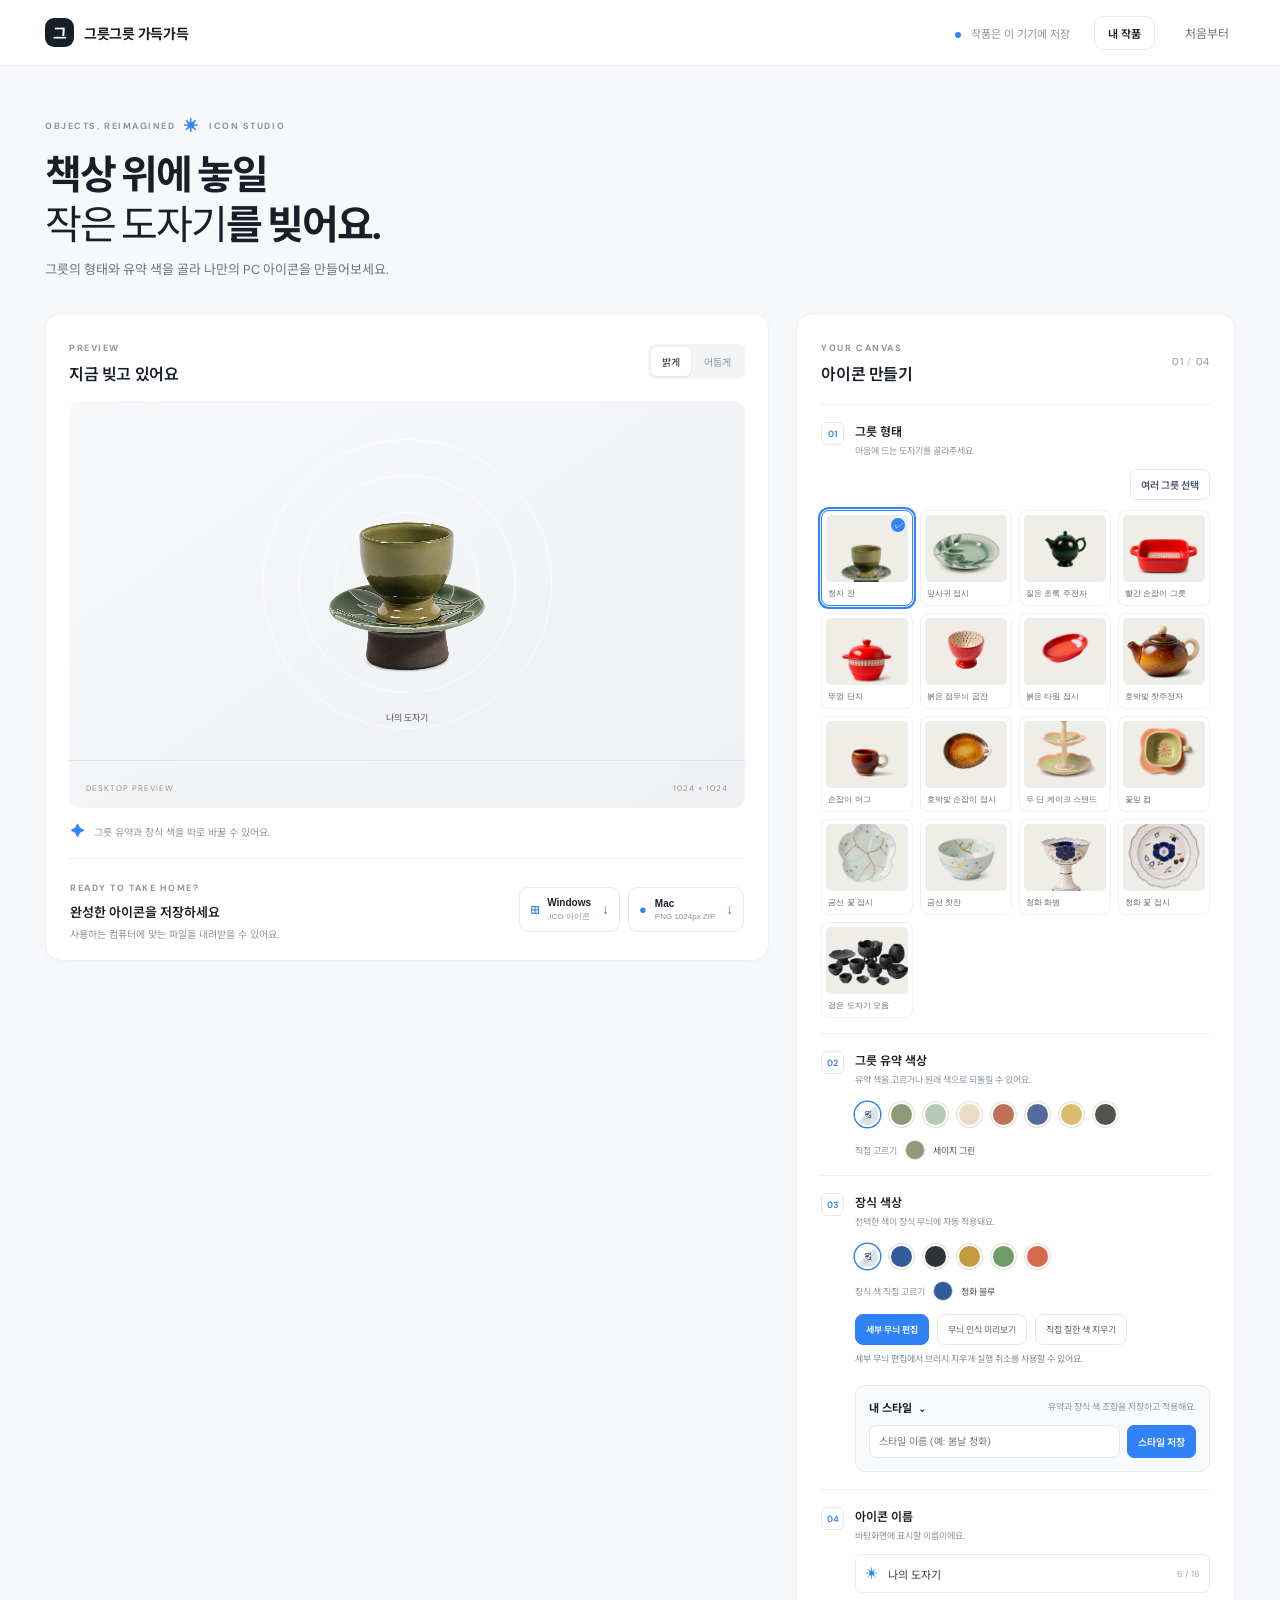
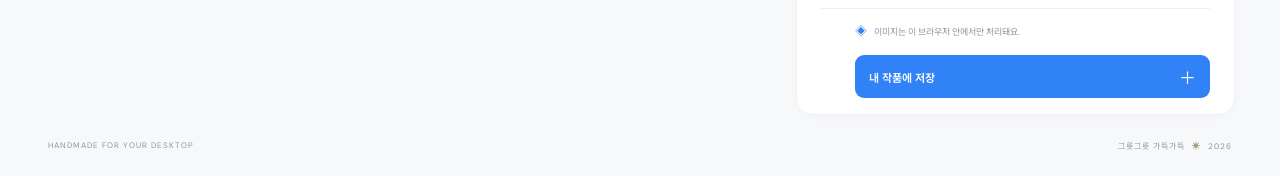
==== index.html @ c1b0f1a9 "Add files via upload" ====
<!doctype html>
<html lang="ko">
<head>
  <meta charset="utf-8" />
  <meta name="viewport" content="width=device-width,initial-scale=1" />
  <meta name="theme-color" content="#f7f5f0" />
  <title>그릇그릇 가득가득</title>
  <link rel="preconnect" href="https://fonts.googleapis.com">
  <link rel="preconnect" href="https://fonts.gstatic.com" crossorigin>
  <link href="https://fonts.googleapis.com/css2?family=DM+Sans:wght@400;500;600;700&family=Noto+Sans+KR:wght@400;500;600;700&display=swap" rel="stylesheet">
  <link rel="stylesheet" href="style.css" />
</head>
<body>
  <header class="topbar"><a class="brand" href="#"><span class="brand-mark">그</span><span>그릇그릇 가득가득</span></a><div class="top-right"><span class="saved"><i></i> 작품은 이 기기에 저장</span><button class="my-works-button" id="myWorksBtn" type="button">내 작품</button><button class="reset" id="resetBtn">처음부터</button></div></header>
  <main>
    <section class="intro"><div class="eyebrow"><span>OBJECTS, REIMAGINED</span><b>✳</b> ICON STUDIO</div><h1>책상 위에 놓일<br><em>작은 도자기</em>를 빚어요.</h1><p>그릇의 형태와 유약 색을 골라 나만의 PC 아이콘을 만들어보세요.</p></section>
    <div class="workspace">
      <section class="preview-column">
        <div class="preview-head"><div><span class="step">PREVIEW</span><h2>지금 빚고 있어요</h2></div><div class="view-toggle"><button class="active" data-view="light">밝게</button><button data-view="dark">어둡게</button></div></div>
        <div class="preview-scene" id="scene"><div class="scene-sun"></div><div class="scene-grid"></div><div class="icon-tile" id="iconTile"><canvas id="iconCanvas" width="1024" height="1024"></canvas><span id="iconLabel">나의 도자기</span></div><div class="scene-caption"><span>DESKTOP PREVIEW</span><span>1024 × 1024</span></div></div>
        <div class="preview-note"><span class="sparkle">✦</span><span>그릇 유약과 장식 색을 따로 바꿀 수 있어요.</span></div>
        <div class="download-card"><div class="download-copy"><span class="step">READY TO TAKE HOME?</span><h3>완성한 아이콘을 저장하세요</h3><p>사용하는 컴퓨터에 맞는 파일을 내려받을 수 있어요.</p></div><div class="download-actions"><button class="download-btn windows" id="downloadIco"><span class="os-symbol">⊞</span><span><b>Windows</b><small>.ICO 아이콘</small></span><span class="arrow">↓</span></button><button class="download-btn mac" id="downloadIcns"><span class="os-symbol apple">●</span><span><b>Mac</b><small>PNG 1024px ZIP</small></span><span class="arrow">↓</span></button></div></div>
      </section>
      <aside class="editor">
        <div class="editor-title"><div><span class="step">YOUR CANVAS</span><h2>아이콘 만들기</h2></div><span class="counter">01 <i>/</i> 04</span></div>
        <div class="form-section"><div class="section-label"><span class="number">01</span><div><h3>그릇 형태</h3><p>마음에 드는 도자기를 골라주세요.</p></div></div><button class="multi-select-button" id="multiSelectBtn" type="button" aria-pressed="false">여러 그릇 선택</button><div class="object-grid" id="objectGrid"></div></div>
        <div class="form-section color-section"><div class="section-label"><span class="number">02</span><div><h3>그릇 유약 색상</h3><p>유약 색을 고르거나 원래 색으로 되돌릴 수 있어요.</p></div></div><div class="swatches" id="swatches"></div><div class="custom-color"><label for="customColor">직접 고르기</label><input id="customColor" type="color" value="#8d9b79"><span id="colorName">세이지 그린</span></div></div>
        <div class="form-section decor-section"><div class="section-label"><span class="number">03</span><div><h3>장식 색상</h3><p>선택한 색이 장식 무늬에 자동 적용돼요.</p></div></div><div class="swatches decor-swatches" id="decorSwatches"></div><div class="custom-color"><label for="decorColorPicker">장식 색 직접 고르기</label><input id="decorColorPicker" type="color" value="#315b9b"><span id="decorColorName">청화 블루</span></div><div class="decor-tools"><button id="decorModeBtn" type="button" aria-pressed="false">세부 무늬 편집</button><button id="patternPreviewBtn" type="button" aria-pressed="false">무늬 인식 미리보기</button><button id="clearDecor" type="button">직접 칠한 색 지우기</button></div><div class="paint-controls" id="paintControls" hidden><div class="paint-tools" role="group" aria-label="무늬 편집 도구"><button id="undoDecor" type="button">실행 취소</button><button id="paintBrush" type="button" class="active" aria-pressed="true">브러시</button><button id="paintEraser" type="button" aria-pressed="false">지우개</button></div><label class="brush-size" for="brushSize"><span>크기 조절</span><input id="brushSize" type="range" min="8" max="72" step="2" value="34"><output id="brushSizeValue" for="brushSize">34</output></label></div><p class="decor-hint" id="decorHint">세부 무늬 편집에서 브러시·지우개·실행 취소를 사용할 수 있어요.</p><div class="style-saver"><div class="style-saver-heading"><button id="styleToggleBtn" class="style-toggle-button" type="button" aria-expanded="false">내 스타일 <span>⌄</span></button><small>유약과 장식 색 조합을 저장하고 적용해요.</small></div><div class="style-save-row"><input id="styleNameInput" maxlength="24" placeholder="스타일 이름 (예: 봄날 청화)" aria-label="저장할 스타일 이름"><button id="saveStyleBtn" type="button">스타일 저장</button></div><div id="stylePanel" class="style-panel" hidden><div id="styleList" class="style-list"></div></div></div></div>
        <div class="form-section"><div class="section-label"><span class="number">04</span><div><h3>아이콘 이름</h3><p>바탕화면에 표시할 이름이에요.</p></div></div><label class="input-wrap"><span>✳</span><input id="nameInput" maxlength="18" value="나의 도자기" aria-label="아이콘 이름"><small id="charCount">6 / 18</small></label></div>
        <div class="editor-foot"><span class="lock">◈</span><span>이미지는 이 브라우저 안에서만 처리돼요.</span></div>
        <button class="make-button" id="saveCreationBtn" type="button"><span>내 작품에 저장</span><b>＋</b></button>
      </aside>
    </div>
    <footer><span>HANDMADE FOR YOUR DESKTOP</span><span>그릇그릇 가득가득 <b>✳</b> 2026</span></footer>
  </main>
  <div class="toast" id="toast">아이콘을 저장했어요.</div>
  <dialog class="works-dialog" id="worksDialog" aria-labelledby="worksTitle">
    <button class="dialog-close" id="closeWorks" aria-label="닫기">×</button>
    <div class="works-eyebrow">MY POTTERY <span>✳</span></div>
    <h2 id="worksTitle">내가 만든 그릇</h2>
    <p class="works-description">이 브라우저에 저장한 작품을 그룹별로 정리하고 다시 열 수 있어요.</p>
    <div class="group-toolbar"><div class="group-tabs" id="groupTabs"></div><button class="create-group-button" id="createGroupBtn" type="button">＋ 그룹 만들기</button></div>
    <form class="group-form" id="groupForm" hidden><input id="groupNameInput" maxlength="24" placeholder="새 그룹 이름" aria-label="새 그룹 이름"><button type="submit">추가</button><button id="cancelGroupBtn" type="button">취소</button></form>
    <div class="works-grid" id="worksGrid"></div>
  </dialog>
  <script src="app.js"></script>
</body>
</html>
---- style.css ----
:root{--ink:#282923;--muted:#85877e;--line:#e9e6dd;--paper:#fbfaf7;--green:#7d8b6a;--serif:Georgia,'Noto Serif KR',serif}*{box-sizing:border-box}body{margin:0;background:#f7f5f0;color:var(--ink);font-family:'DM Sans','Noto Sans KR',sans-serif;font-size:14px}.topbar{height:66px;border-bottom:1px solid #eae7df;display:flex;align-items:center;justify-content:space-between;padding:0 max(calc((100vw - 1190px)/2),32px);background:#fbfaf7}.brand{font-size:14px;font-weight:700;letter-spacing:-.3px;color:var(--ink);text-decoration:none;display:flex;align-items:center;gap:10px}.brand-mark{display:grid;place-items:center;width:29px;height:29px;border-radius:9px;background:#76856c;color:#fff;font-family:var(--serif);font-size:15px}.top-right{display:flex;align-items:center;gap:24px}.saved{color:#83877d;font-size:11px}.saved i{display:inline-block;width:6px;height:6px;margin-right:7px;background:#a5b596;border-radius:100%}.reset{border:0;background:none;font:inherit;font-size:12px;color:#65675f;cursor:pointer}.reset:hover{color:#222}main{max-width:1190px;margin:auto;padding:51px 0 25px}.intro{margin-bottom:35px}.eyebrow,.step{font-size:9px;font-weight:700;letter-spacing:1.55px;color:#89917d}.eyebrow{display:flex;align-items:center;gap:9px}.eyebrow b{font-size:14px;color:#a6a188}.intro h1{font-family:var(--serif);font-size:40px;line-height:1.24;font-weight:400;letter-spacing:-1.8px;margin:16px 0 9px}.intro h1 em{color:#73836a;font-weight:400}.intro p{margin:0;color:#7d7f77;font-size:13px}.workspace{display:grid;grid-template-columns:minmax(0,1.42fr) minmax(360px,.86fr);gap:27px;align-items:start}.preview-column,.editor{border:1px solid #e9e6de;border-radius:14px;background:#fbfaf7}.preview-column{padding:23px 23px 19px}.preview-head{display:flex;justify-content:space-between;align-items:center;margin-bottom:16px}.preview-head h2,.editor-title h2{font-size:16px;letter-spacing:-.4px;margin:6px 0 0;font-weight:600}.view-toggle{background:#f0eee8;border-radius:8px;padding:3px;display:flex;gap:2px}.view-toggle button{border:0;background:transparent;border-radius:6px;padding:7px 11px;font:inherit;font-size:10px;color:#85867f;cursor:pointer}.view-toggle button.active{background:#fff;color:#37382f;box-shadow:0 1px 3px #00000012}.preview-scene{height:407px;position:relative;overflow:hidden;border-radius:10px;background:radial-gradient(ellipse at 50% 77%,#e5e2d8 0,transparent 44%),linear-gradient(145deg,#f1efe9,#e8e5dc);display:grid;place-items:center;transition:background .2s}.preview-scene:before{content:'';position:absolute;inset:auto 0 47px;height:1px;background:#d4d0c5}.scene-sun{position:absolute;width:290px;height:290px;border:1px solid #ffffff63;border-radius:50%;top:38px;left:calc(50% - 145px)}.scene-sun:before,.scene-sun:after{content:'';position:absolute;border:1px solid #ffffff70;border-radius:50%;inset:35px}.scene-sun:after{inset:72px}.scene-grid{position:absolute;inset:50% -20px -50px;opacity:.2;background:linear-gradient(90deg,transparent 49.8%,#c7c2b5 50%,transparent 50.2%),linear-gradient(0deg,transparent 49.8%,#c7c2b5 50%,transparent 50.2%);background-size:66px 42px;transform:perspective(160px) rotateX(50deg);transform-origin:top}.icon-tile{position:relative;width:208px;height:208px;border-radius:48px;box-shadow:0 22px 42px #44432d25,0 4px 12px #423f2c18;display:grid;place-items:center;background:linear-gradient(145deg,#f7f3e9,#e7e1d4);overflow:hidden;z-index:2;transform:translateY(-8px)}.icon-tile:before{content:'';position:absolute;inset:7px;border:1px solid #ffffff9c;border-radius:42px;pointer-events:none;z-index:2}#iconCanvas{width:190px;height:190px;position:relative;z-index:1;filter:drop-shadow(0 8px 6px #2e291e20)}.icon-tile span{position:absolute;bottom:8px;background:#fffaf2b8;padding:3px 7px;border-radius:10px;font-size:9px;color:#59564b;z-index:3;max-width:160px;white-space:nowrap;overflow:hidden;text-overflow:ellipsis}.scene-caption{position:absolute;bottom:15px;left:17px;right:17px;display:flex;justify-content:space-between;color:#929187;font-size:8px;letter-spacing:1px;z-index:3}.preview-note{display:flex;align-items:center;gap:9px;color:#898980;font-size:10px;padding:14px 2px 18px}.sparkle{font-size:14px;color:#a28e5d}.download-card{border-top:1px solid var(--line);padding:18px 1px 0;display:flex;align-items:center;justify-content:space-between;gap:14px}.download-copy h3{font-size:13px;margin:7px 0 5px;font-weight:600}.download-copy p{font-size:10px;color:#85867e;margin:0}.download-actions{display:flex;gap:8px}.download-btn{border:1px solid #e3e0d7;background:#fffefa;border-radius:8px;display:flex;align-items:center;gap:8px;padding:9px 10px;text-align:left;cursor:pointer;color:#37382f;transition:.15s}.download-btn:hover{border-color:#9aa38e;transform:translateY(-1px)}.download-btn b,.download-btn small{display:block}.download-btn b{font-size:10px;font-weight:600}.download-btn small{font-size:8px;color:#8e8e85;margin-top:3px}.os-symbol{font-size:18px;color:#718064;line-height:1}.apple{font-size:13px}.arrow{font-size:14px;color:#8b8d83;margin-left:3px}.editor{padding:23px 24px 16px}.editor-title{display:flex;justify-content:space-between;align-items:center;padding-bottom:19px;border-bottom:1px solid var(--line)}.counter{font-size:10px;color:#89907e;letter-spacing:.7px}.counter i{font-style:normal;color:#c4c1b7}.form-section{padding:17px 0 15px;border-bottom:1px solid var(--line)}.section-label{display:flex;align-items:flex-start;gap:11px;margin-bottom:12px}.number{border:1px solid #dfe2d8;color:#78856e;border-radius:6px;width:23px;height:23px;display:grid;place-items:center;font-size:9px;font-weight:600;flex:none}.section-label h3{margin:0 0 4px;font-size:12px;font-weight:600}.section-label p{margin:0;color:#92928a;font-size:9px}.object-grid{display:grid;grid-template-columns:repeat(4,1fr);gap:7px}.object-option{border:1px solid #e8e5dd;background:#fff;border-radius:8px;padding:4px;cursor:pointer;position:relative;transition:.15s}.object-option:hover{border-color:#bdc5b1}.object-option.selected{border:1.5px solid #87977b;box-shadow:0 0 0 2px #89987c18}.object-option img{width:100%;height:67px;display:block;object-fit:cover;object-position:center 58%;border-radius:5px;background:#efede8}.object-option span{display:block;text-align:left;font-size:8px;color:#686a61;padding:6px 2px 2px;white-space:nowrap;overflow:hidden;text-overflow:ellipsis}.object-option .check{position:absolute;right:7px;top:7px;width:14px;height:14px;border-radius:50%;background:#718266;color:white;font-size:9px;display:none;place-items:center;padding:0}.object-option.selected .check{display:grid}.swatches{display:flex;gap:9px;align-items:center;margin:16px 0 13px 34px}.swatch{width:25px;height:25px;border-radius:50%;border:2px solid #fbfaf7;box-shadow:0 0 0 1px #e4e1d8;cursor:pointer;position:relative}.swatch.selected{box-shadow:0 0 0 1.5px #72816a}.swatch.selected:after{content:'✓';position:absolute;inset:0;display:grid;place-items:center;color:#fff;font-size:10px;text-shadow:0 1px 2px #0005}.custom-color{margin-left:34px;display:flex;align-items:center;gap:8px;color:#85867e;font-size:9px}.custom-color input{appearance:none;border:none;padding:0;width:20px;height:20px;border-radius:50%;overflow:hidden;background:transparent;cursor:pointer}.custom-color input::-webkit-color-swatch-wrapper{padding:0}.custom-color input::-webkit-color-swatch{border:1px solid #dedbd2;border-radius:50%}.custom-color span{color:#4e5147}.input-wrap{height:39px;margin-left:34px;border:1px solid #e7e4dc;border-radius:7px;background:#fff;display:flex;align-items:center;gap:8px;padding:0 10px}.input-wrap>span{font-size:12px;color:#a2936c}.input-wrap input{border:0;outline:none;flex:1;font:inherit;font-size:11px;color:#3c3d36;background:transparent}.input-wrap small{font-size:9px;color:#aaa99f}.editor-foot{display:flex;align-items:center;gap:7px;padding:14px 0 0 34px;color:#97978e;font-size:9px}.lock{font-size:12px;color:#9a9d8e}footer{display:flex;justify-content:space-between;color:#9b9b91;font-size:8px;letter-spacing:1px;padding:25px 3px 0}footer b{color:#a69b7b;margin:0 4px}.preview-scene.dark{background:radial-gradient(ellipse at 50% 77%,#45453f 0,transparent 45%),linear-gradient(145deg,#66665d,#44453f)}.preview-scene.dark:before{background:#77776c}.preview-scene.dark .scene-grid{opacity:.1}.preview-scene.dark .scene-caption{color:#c1c0b5}.toast{position:fixed;bottom:24px;left:50%;transform:translate(-50%,15px);opacity:0;background:#34372f;color:#fff;padding:11px 17px;border-radius:9px;font-size:11px;box-shadow:0 8px 24px #0002;transition:.25s;pointer-events:none;z-index:10}.toast.show{opacity:1;transform:translate(-50%,0)}@media(max-width:900px){main{padding:35px 22px 20px}.workspace{grid-template-columns:1fr}.preview-column{order:1}.editor{order:0}.preview-scene{height:350px}.topbar{padding:0 22px}}@media(max-width:520px){.topbar{height:58px}.saved{display:none}main{padding:27px 13px 16px}.intro h1{font-size:34px}.workspace{gap:13px}.preview-column,.editor{padding:17px 15px;border-radius:11px}.preview-scene{height:300px}.icon-tile{width:180px;height:180px;border-radius:42px}#iconCanvas{width:165px;height:165px}.download-card{align-items:flex-start;flex-direction:column}.download-actions{width:100%}.download-btn{flex:1;justify-content:space-between}.object-option img{height:58px}.editor{padding:19px 15px}footer{font-size:7px}}
.make-button{margin:15px 0 0 34px;width:calc(100% - 34px);height:43px;border:0;border-radius:8px;background:#77866b;color:#fff;display:flex;align-items:center;justify-content:space-between;padding:0 14px;font:inherit;font-size:11px;font-weight:600;cursor:pointer;transition:background .18s,transform .18s}.make-button:hover{background:#65765a;transform:translateY(-1px)}.make-button b{font-size:17px;font-weight:400}.finish-dialog{width:min(440px,calc(100vw - 30px));padding:30px 34px 27px;border:1px solid #e8e4da;border-radius:16px;background:#fbfaf7;color:var(--ink);box-shadow:0 25px 80px #24241e38;text-align:center}.finish-dialog::backdrop{background:#24241e88;backdrop-filter:blur(4px)}.dialog-close{position:absolute;right:15px;top:12px;width:31px;height:31px;border:0;border-radius:50%;background:#f0eee8;color:#77786f;font-size:22px;line-height:1;cursor:pointer}.finish-eyebrow{font-size:9px;letter-spacing:1.6px;font-weight:700;color:#87917b}.finish-eyebrow span{color:#a89668;margin-left:5px}.finish-dialog h2{margin:10px 0 5px;font-family:var(--serif);font-size:25px;font-weight:400;letter-spacing:-.7px}.finish-description{margin:0;color:#85867e;font-size:11px}.finish-stage{margin:22px auto 20px;padding:27px 15px 13px;width:100%;border:1px solid #e8e5dc;border-radius:12px;background:radial-gradient(ellipse at 50% 83%,#e4e0d6 0,transparent 48%),linear-gradient(145deg,#f2f0ea,#e8e5dc);display:flex;flex-direction:column;align-items:center;gap:10px}.finish-icon{width:220px;height:220px;border-radius:48px;overflow:hidden;background:#eee9df;box-shadow:0 16px 32px #34312624;display:grid;place-items:center}.finish-icon canvas{width:100%;height:100%}.finish-stage>span{font-size:11px;color:#5d5d54;max-width:90%;overflow:hidden;text-overflow:ellipsis;white-space:nowrap}.finish-downloads{display:grid;grid-template-columns:1fr 1fr;gap:9px}.finish-downloads .download-btn{justify-content:space-between}.finish-downloads .download-btn b{font-size:9px}.finish-downloads .download-btn small{font-size:8px}.finish-dialog[open]{animation:dialog-in .18s ease-out}@keyframes dialog-in{from{opacity:0;transform:translateY(8px) scale(.98)}to{opacity:1;transform:translateY(0) scale(1)}}@media(max-width:520px){.make-button{margin-left:0;width:100%}.finish-dialog{padding:28px 18px 20px}.finish-icon{width:190px;height:190px}.finish-dialog h2{font-size:22px}}
/* Clean monochrome interface with a crisp blue action accent. */
:root{--ink:#191f28;--muted:#8b95a1;--line:#edf0f3;--paper:#fff;--green:#3182f6}body{background:#f7f8fa;color:#191f28}.topbar{background:#fff;border-color:#eef0f3}.brand{color:#191f28}.brand-mark{background:#191f28;color:#fff;font-family:'Noto Sans KR',sans-serif;border-radius:9px}.saved{color:#8b95a1}.saved i{background:#3182f6}.reset{color:#6b7684}.reset:hover{color:#191f28}.intro h1{font-family:'DM Sans','Noto Sans KR',sans-serif;font-weight:700;letter-spacing:-2px}.intro h1 em{color:#191f28;font-style:normal}.eyebrow,.step{color:#8b95a1}.eyebrow b{color:#3182f6}.intro p{color:#6b7684}.preview-column,.editor{background:#fff;border-color:#eef0f3;border-radius:16px;box-shadow:0 3px 12px #17233a05}.preview-head h2,.editor-title h2{color:#191f28}.view-toggle{background:#f2f4f6;border-radius:8px}.view-toggle button{color:#8b95a1}.view-toggle button.active{color:#191f28;box-shadow:0 1px 3px #15223815}.preview-scene{background:linear-gradient(145deg,#f7f8fa,#eef0f3);border-radius:12px}.preview-scene:before{background:#dfe3e8}.scene-sun{border-color:#ffffffb0}.scene-sun:before,.scene-sun:after{border-color:#ffffffb0}.scene-grid{opacity:.13;background-image:linear-gradient(90deg,transparent 49.8%,#c8cdd4 50%,transparent 50.2%),linear-gradient(0deg,transparent 49.8%,#c8cdd4 50%,transparent 50.2%)}.icon-tile{background:linear-gradient(145deg,#fff,#e9ebef);box-shadow:0 18px 38px #17233a20,0 3px 8px #17233a0a}.preview-note{color:#8b95a1}.sparkle,.number{color:#3182f6}.number{border-color:#e4e9ef}.download-card{border-color:#edf0f3}.download-copy p,.section-label p{color:#8b95a1}.download-btn{border-color:#e7ebef;background:#fff;color:#191f28;border-radius:9px}.download-btn:hover{border-color:#3182f6;transform:translateY(-1px)}.os-symbol,.arrow,.apple{color:#3182f6}.form-section{border-color:#edf0f3}.object-option{border-color:#edf0f3}.object-option:hover{border-color:#b7d3fb}.object-option.selected{border-color:#3182f6;box-shadow:0 0 0 2px #3182f615}.object-option .check{background:#3182f6}.swatch.selected{box-shadow:0 0 0 1.5px #3182f6}.custom-color{color:#8b95a1}.custom-color span{color:#4b5563}.input-wrap{border-color:#e7ebef}.input-wrap:focus-within{border-color:#3182f6;box-shadow:0 0 0 3px #3182f612}.input-wrap>span,.lock{color:#3182f6}.editor-foot,footer{color:#8b95a1}.make-button{background:#3182f6;border-radius:9px}.make-button:hover{background:#1b70ed}.finish-dialog{background:#fff;border-color:#edf0f3;color:#191f28;border-radius:18px}.finish-eyebrow{color:#8b95a1}.finish-eyebrow span{color:#3182f6}.finish-dialog h2{font-family:'DM Sans','Noto Sans KR',sans-serif;font-size:22px;font-weight:700;letter-spacing:-.6px}.finish-description{color:#8b95a1}.finish-stage{background:linear-gradient(145deg,#f7f8fa,#eef0f3);border-color:#edf0f3;border-radius:14px}.finish-icon{background:linear-gradient(145deg,#fff,#e9ebef);box-shadow:0 16px 32px #17233a20}.finish-stage>span{color:#4b5563}.dialog-close{background:#f2f4f6;color:#6b7684}.toast{background:#191f28}
.decor-swatches{margin-bottom:12px}.decor-tools{display:flex;gap:8px;margin:13px 0 0 34px}.decor-tools button{border:1px solid #e4e9ef;background:#fff;color:#556170;border-radius:8px;padding:8px 10px;font:inherit;font-size:9px;cursor:pointer}.decor-tools button:first-child{border-color:#3182f6;background:#3182f6;color:#fff;font-weight:600}.decor-tools button[aria-pressed="true"]{background:#191f28;border-color:#191f28}.decor-hint{margin:8px 0 0 34px!important;color:#7f8a97!important;font-size:9px!important;line-height:1.55}.decor-paint-mode canvas{cursor:crosshair;touch-action:none}.decor-paint-mode{outline:2px solid #3182f6;outline-offset:3px}.decor-section{padding-bottom:17px}
.original-swatch{background:linear-gradient(135deg,#fff 0 46%,#dce3eb 47% 100%)!important;color:#4b5563;font-size:8px;font-weight:700}.decor-tools button:first-child{font-size:9px}

/* The desktop preview and finished icon show only the transparent ceramic cutout. */
.icon-tile{background:transparent!important;box-shadow:none!important;border-radius:0!important;overflow:visible!important}
.icon-tile:before{display:none!important}
#iconCanvas{filter:none!important}
.icon-tile span{bottom:-23px;background:transparent!important;padding:0!important;border-radius:0!important;color:#555!important}
.finish-stage{background:linear-gradient(145deg,#f7f8fa,#eef0f3)!important}
.finish-icon{background:transparent!important;box-shadow:none!important;border-radius:0!important;overflow:visible!important}
.my-works-button{border:1px solid #e7ebef;background:#fff;color:#191f28;border-radius:9px;padding:8px 13px;font:inherit;font-size:11px;font-weight:600;cursor:pointer}.my-works-button:hover{border-color:#3182f6;color:#1b70ed}.original-swatch{background:linear-gradient(135deg,#fff 0 46%,#dce3eb 47% 100%)!important;color:#4b5563;font-size:8px;font-weight:700}.works-dialog{position:relative;width:min(760px,calc(100vw - 28px));max-height:min(82vh,760px);overflow:auto;padding:30px;border:1px solid #e7ebef;border-radius:20px;background:#fff;color:#191f28;box-shadow:0 25px 80px #17233a30}.works-dialog::backdrop{background:#11182788;backdrop-filter:blur(4px)}.works-eyebrow{font-size:9px;letter-spacing:1.5px;font-weight:700;color:#8b95a1}.works-eyebrow span{color:#3182f6;margin-left:5px}.works-dialog h2{margin:9px 0 5px;font-size:23px;letter-spacing:-.7px}.works-description{margin:0;color:#8b95a1;font-size:11px}.works-grid{display:grid;grid-template-columns:repeat(3,minmax(0,1fr));gap:12px;margin-top:22px}.work-card{position:relative;border:1px solid #edf0f3;border-radius:13px;padding:8px;background:#fff}.work-open{display:block;width:100%;padding:0;border:0;background:transparent;text-align:left;cursor:pointer;color:#191f28}.work-image{display:grid;place-items:center;height:155px;border-radius:9px;background:linear-gradient(145deg,#f7f8fa,#eef0f3)}.work-image img{width:100%;height:100%;object-fit:contain;padding:10px}.work-open strong,.work-open small{display:block;overflow:hidden;text-overflow:ellipsis;white-space:nowrap}.work-open strong{margin:9px 34px 3px 2px;font-size:11px}.work-open small{margin:0 2px 3px;color:#8b95a1;font-size:9px}.work-delete{position:absolute;right:10px;bottom:12px;border:0;background:#f3f5f7;color:#728092;border-radius:7px;padding:5px 8px;font:inherit;font-size:9px;cursor:pointer}.work-delete:hover{background:#feecec;color:#ba4343}.works-empty{grid-column:1/-1;display:grid;place-content:center;min-height:190px;border:1px dashed #dfe5ec;border-radius:12px;color:#8b95a1;font-size:12px;text-align:center;line-height:1.8}.works-dialog[open]{animation:dialog-in .18s ease-out}@media(max-width:620px){.works-dialog{padding:25px 17px}.works-grid{grid-template-columns:repeat(2,minmax(0,1fr));gap:8px}.work-image{height:125px}.top-right{gap:8px}.my-works-button{padding:7px 9px;font-size:10px}}
/* Give saved pottery thumbnails room to breathe and keep the transparent cutout centered. */
.work-image{height:176px;overflow:hidden;place-items:center}
.work-image img{width:86%;height:86%;object-fit:contain;object-position:center;padding:0}
@media(max-width:620px){.work-image{height:142px}.work-image img{width:86%;height:86%}}
.paint-controls{margin:12px 0 0 34px;padding:12px;border:1px solid #e7ebef;border-radius:10px;background:#f8fafc}.paint-tools{display:flex;gap:7px}.paint-tools button{flex:1;border:1px solid #e2e8f0;background:#fff;color:#64748b;border-radius:7px;padding:8px 10px;font:inherit;font-size:10px;cursor:pointer}.paint-tools button.active{border-color:#3182f6;background:#3182f6;color:#fff;font-weight:600}.brush-size{display:grid;grid-template-columns:auto 1fr 28px;align-items:center;gap:10px;margin-top:13px;color:#64748b;font-size:9px}.brush-size input{width:100%;accent-color:#3182f6}.brush-size output{text-align:right;color:#191f28;font-size:10px;font-variant-numeric:tabular-nums}.paint-controls[hidden]{display:none!important}@media(max-width:520px){.paint-controls{margin-left:0}}
.style-saver{margin:18px 0 0 34px;padding:13px;border:1px solid #e7ebef;border-radius:10px;background:#f8fafc}.style-saver-title strong,.style-saver-title small{display:block}.style-saver-title strong{font-size:11px;color:#191f28}.style-saver-title small{margin-top:4px;color:#8b95a1;font-size:9px;line-height:1.5}.style-save-row{display:flex;gap:7px;margin-top:10px}.style-save-row input,.group-form input{min-width:0;flex:1;border:1px solid #e2e8f0;border-radius:7px;padding:8px 9px;font:inherit;font-size:10px;color:#191f28;background:#fff}.style-save-row button,.group-form button,.create-group-button{border:1px solid #3182f6;background:#3182f6;color:#fff;border-radius:7px;padding:8px 10px;font:inherit;font-size:10px;font-weight:600;cursor:pointer}.style-list{display:grid;gap:6px;margin-top:9px}.style-card{display:flex;align-items:center;gap:6px;border:1px solid #e7ebef;background:#fff;border-radius:8px;padding:6px}.style-apply{flex:1;min-width:0;border:0;background:transparent;text-align:left;cursor:pointer;color:#191f28}.style-apply strong,.style-apply small{display:block;overflow:hidden;text-overflow:ellipsis;white-space:nowrap}.style-apply strong{font-size:10px}.style-apply small{margin-top:3px;color:#8b95a1;font-size:8px}.style-delete{border:0;background:#f2f4f6;color:#7a8795;border-radius:6px;width:25px;height:25px;font:inherit;font-size:14px;cursor:pointer}.style-empty{margin:0;padding:8px 2px 0;color:#9aa4af;font-size:9px}.works-description{margin-bottom:17px}.group-toolbar{display:flex;align-items:center;gap:9px;margin:0 0 14px}.group-tabs{display:flex;gap:6px;flex:1;min-width:0;overflow-x:auto;padding:2px 0}.group-tab{flex:none;border:1px solid #e7ebef;background:#fff;color:#64748b;border-radius:999px;padding:7px 11px;font:inherit;font-size:9px;cursor:pointer}.group-tab.active{border-color:#3182f6;background:#eaf3ff;color:#1d70db;font-weight:600}.create-group-button{flex:none}.group-form{display:flex;gap:7px;margin:0 0 14px}.group-form[hidden]{display:none}.group-form button:last-child{border-color:#e2e8f0;background:#fff;color:#64748b}.work-card{display:flex;flex-direction:column;gap:6px}.work-open strong{margin-right:2px}.work-group-label{display:flex;align-items:center;gap:6px;padding:0 2px;color:#8b95a1;font-size:9px}.work-group-label select{min-width:0;flex:1;border:1px solid #e7ebef;border-radius:6px;background:#fff;color:#475569;padding:5px 6px;font:inherit;font-size:9px}.work-delete{position:static;align-self:flex-end;margin:0 2px 2px}.works-grid{align-items:start}@media(max-width:620px){.style-saver{margin-left:0}.group-toolbar{align-items:flex-start;flex-direction:column}.group-tabs{width:100%}.create-group-button{align-self:flex-end}}
.multi-select-button{display:block;margin:0 0 10px auto;border:1px solid #e2e8f0;border-radius:7px;background:#fff;color:#475569;padding:7px 10px;font:inherit;font-size:10px;font-weight:600;cursor:pointer}.multi-select-button.active{border-color:#3182f6;background:#eaf3ff;color:#1d70db}.object-option.selected{outline:2px solid #3182f6;outline-offset:1px}.style-saver-heading{display:flex;align-items:center;justify-content:space-between;gap:10px}.style-toggle-button{border:0;background:transparent;padding:0;color:#191f28;font:inherit;font-size:11px;font-weight:700;cursor:pointer}.style-toggle-button span{display:inline-block;margin-left:4px;transition:transform .2s}.style-toggle-button[aria-expanded="true"] span{transform:rotate(180deg)}.style-saver-heading small{color:#8b95a1;font-size:9px;line-height:1.45}.style-panel[hidden]{display:none}.style-panel{margin-top:10px}
.group-tab-wrap{display:inline-flex;align-items:center;flex:none;border:1px solid #e7ebef;background:#fff;border-radius:999px;padding:2px}.group-tab-wrap .group-tab{border:0;padding:5px 8px}.group-action{width:22px;height:22px;border:0;border-radius:50%;background:transparent;color:#8b95a1;font:inherit;font-size:12px;cursor:pointer}.group-action:hover{background:#eef3f8;color:#253247}.decor-tools{flex-wrap:wrap}.decor-tools button.active{background:#191f28;border-color:#191f28;color:#fff}.paint-tools button:first-child{flex:0 0 auto}.paint-tools{flex-wrap:wrap}.paint-tools #undoDecor{border-color:#d7e2f0;color:#315b9b}.paint-tools #undoDecor:hover{background:#eaf3ff}
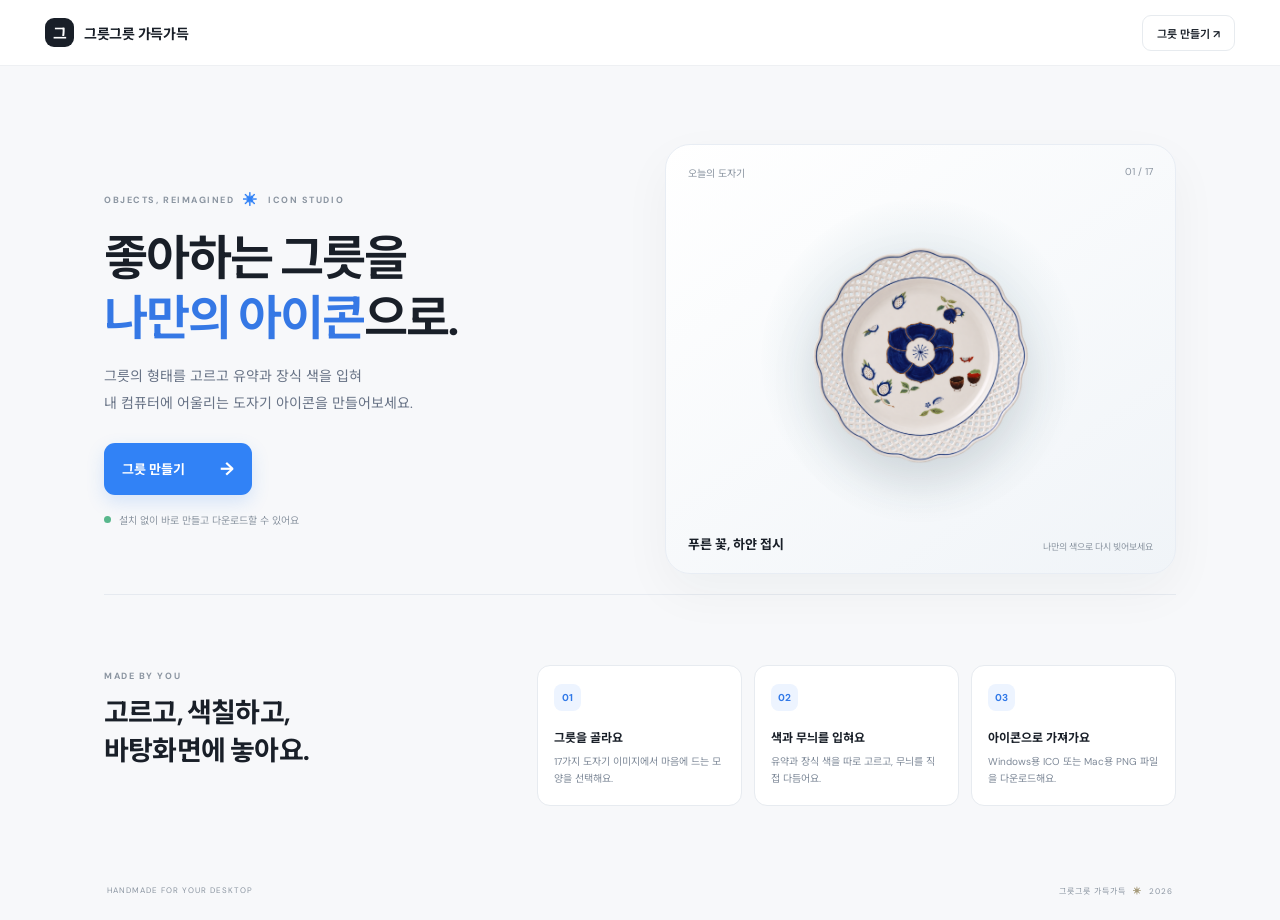
==== commit a7014823: "Add files via upload" ====
--- a/index.html
+++ b/index.html
@@ -3,46 +3,41 @@
 <head>
   <meta charset="utf-8" />
   <meta name="viewport" content="width=device-width,initial-scale=1" />
-  <meta name="theme-color" content="#f7f5f0" />
-  <title>그릇그릇 가득가득</title>
+  <meta name="theme-color" content="#f7f8fa" />
+  <meta name="description" content="좋아하는 도자기를 고르고 색을 입혀 나만의 컴퓨터 아이콘을 만들어보세요." />
+  <title>그릇그릇 가득가득 | 나만의 도자기 아이콘</title>
   <link rel="preconnect" href="https://fonts.googleapis.com">
   <link rel="preconnect" href="https://fonts.gstatic.com" crossorigin>
   <link href="https://fonts.googleapis.com/css2?family=DM+Sans:wght@400;500;600;700&family=Noto+Sans+KR:wght@400;500;600;700&display=swap" rel="stylesheet">
   <link rel="stylesheet" href="style.css" />
 </head>
-<body>
-  <header class="topbar"><a class="brand" href="#"><span class="brand-mark">그</span><span>그릇그릇 가득가득</span></a><div class="top-right"><span class="saved"><i></i> 작품은 이 기기에 저장</span><button class="my-works-button" id="myWorksBtn" type="button">내 작품</button><button class="reset" id="resetBtn">처음부터</button></div></header>
-  <main>
-    <section class="intro"><div class="eyebrow"><span>OBJECTS, REIMAGINED</span><b>✳</b> ICON STUDIO</div><h1>책상 위에 놓일<br><em>작은 도자기</em>를 빚어요.</h1><p>그릇의 형태와 유약 색을 골라 나만의 PC 아이콘을 만들어보세요.</p></section>
-    <div class="workspace">
-      <section class="preview-column">
-        <div class="preview-head"><div><span class="step">PREVIEW</span><h2>지금 빚고 있어요</h2></div><div class="view-toggle"><button class="active" data-view="light">밝게</button><button data-view="dark">어둡게</button></div></div>
-        <div class="preview-scene" id="scene"><div class="scene-sun"></div><div class="scene-grid"></div><div class="icon-tile" id="iconTile"><canvas id="iconCanvas" width="1024" height="1024"></canvas><span id="iconLabel">나의 도자기</span></div><div class="scene-caption"><span>DESKTOP PREVIEW</span><span>1024 × 1024</span></div></div>
-        <div class="preview-note"><span class="sparkle">✦</span><span>그릇 유약과 장식 색을 따로 바꿀 수 있어요.</span></div>
-        <div class="download-card"><div class="download-copy"><span class="step">READY TO TAKE HOME?</span><h3>완성한 아이콘을 저장하세요</h3><p>사용하는 컴퓨터에 맞는 파일을 내려받을 수 있어요.</p></div><div class="download-actions"><button class="download-btn windows" id="downloadIco"><span class="os-symbol">⊞</span><span><b>Windows</b><small>.ICO 아이콘</small></span><span class="arrow">↓</span></button><button class="download-btn mac" id="downloadIcns"><span class="os-symbol apple">●</span><span><b>Mac</b><small>PNG 1024px ZIP</small></span><span class="arrow">↓</span></button></div></div>
-      </section>
-      <aside class="editor">
-        <div class="editor-title"><div><span class="step">YOUR CANVAS</span><h2>아이콘 만들기</h2></div><span class="counter">01 <i>/</i> 04</span></div>
-        <div class="form-section"><div class="section-label"><span class="number">01</span><div><h3>그릇 형태</h3><p>마음에 드는 도자기를 골라주세요.</p></div></div><button class="multi-select-button" id="multiSelectBtn" type="button" aria-pressed="false">여러 그릇 선택</button><div class="object-grid" id="objectGrid"></div></div>
-        <div class="form-section color-section"><div class="section-label"><span class="number">02</span><div><h3>그릇 유약 색상</h3><p>유약 색을 고르거나 원래 색으로 되돌릴 수 있어요.</p></div></div><div class="swatches" id="swatches"></div><div class="custom-color"><label for="customColor">직접 고르기</label><input id="customColor" type="color" value="#8d9b79"><span id="colorName">세이지 그린</span></div></div>
-        <div class="form-section decor-section"><div class="section-label"><span class="number">03</span><div><h3>장식 색상</h3><p>선택한 색이 장식 무늬에 자동 적용돼요.</p></div></div><div class="swatches decor-swatches" id="decorSwatches"></div><div class="custom-color"><label for="decorColorPicker">장식 색 직접 고르기</label><input id="decorColorPicker" type="color" value="#315b9b"><span id="decorColorName">청화 블루</span></div><div class="decor-tools"><button id="decorModeBtn" type="button" aria-pressed="false">세부 무늬 편집</button><button id="patternPreviewBtn" type="button" aria-pressed="false">무늬 인식 미리보기</button><button id="clearDecor" type="button">직접 칠한 색 지우기</button></div><div class="paint-controls" id="paintControls" hidden><div class="paint-tools" role="group" aria-label="무늬 편집 도구"><button id="undoDecor" type="button">실행 취소</button><button id="paintBrush" type="button" class="active" aria-pressed="true">브러시</button><button id="paintEraser" type="button" aria-pressed="false">지우개</button></div><label class="brush-size" for="brushSize"><span>크기 조절</span><input id="brushSize" type="range" min="8" max="72" step="2" value="34"><output id="brushSizeValue" for="brushSize">34</output></label></div><p class="decor-hint" id="decorHint">세부 무늬 편집에서 브러시·지우개·실행 취소를 사용할 수 있어요.</p><div class="style-saver"><div class="style-saver-heading"><button id="styleToggleBtn" class="style-toggle-button" type="button" aria-expanded="false">내 스타일 <span>⌄</span></button><small>유약과 장식 색 조합을 저장하고 적용해요.</small></div><div class="style-save-row"><input id="styleNameInput" maxlength="24" placeholder="스타일 이름 (예: 봄날 청화)" aria-label="저장할 스타일 이름"><button id="saveStyleBtn" type="button">스타일 저장</button></div><div id="stylePanel" class="style-panel" hidden><div id="styleList" class="style-list"></div></div></div></div>
-        <div class="form-section"><div class="section-label"><span class="number">04</span><div><h3>아이콘 이름</h3><p>바탕화면에 표시할 이름이에요.</p></div></div><label class="input-wrap"><span>✳</span><input id="nameInput" maxlength="18" value="나의 도자기" aria-label="아이콘 이름"><small id="charCount">6 / 18</small></label></div>
-        <div class="editor-foot"><span class="lock">◈</span><span>이미지는 이 브라우저 안에서만 처리돼요.</span></div>
-        <button class="make-button" id="saveCreationBtn" type="button"><span>내 작품에 저장</span><b>＋</b></button>
-      </aside>
-    </div>
+<body class="home-page">
+  <header class="topbar home-topbar"><a class="brand" href="index.html"><span class="brand-mark">그</span><span>그릇그릇 가득가득</span></a><a class="home-start-small" href="maker.html">그릇 만들기 <span>↗</span></a></header>
+  <main class="home-main">
+    <section class="home-hero">
+      <div class="home-copy">
+        <div class="eyebrow"><span>OBJECTS, REIMAGINED</span><b>✳</b> ICON STUDIO</div>
+        <h1>좋아하는 그릇을<br><em>나만의 아이콘</em>으로.</h1>
+        <p>그릇의 형태를 고르고 유약과 장식 색을 입혀<br>내 컴퓨터에 어울리는 도자기 아이콘을 만들어보세요.</p>
+        <a class="home-start" href="maker.html">그릇 만들기 <span>→</span></a>
+        <div class="home-meta"><span class="home-dot"></span>설치 없이 바로 만들고 다운로드할 수 있어요</div>
+      </div>
+      <div class="home-art-card">
+        <div class="art-caption"><span>오늘의 도자기</span><span>01 / 17</span></div>
+        <div class="home-art-glow"></div>
+        <img src="public/images/dish-12.png" alt="청화 무늬가 있는 흰 도자기 접시" fetchpriority="high">
+        <div class="art-foot"><strong>푸른 꽃, 하얀 접시</strong><span>나만의 색으로 다시 빚어보세요</span></div>
+      </div>
+    </section>
+    <section class="home-how">
+      <div class="home-section-heading"><span class="step">MADE BY YOU</span><h2>고르고, 색칠하고,<br>바탕화면에 놓아요.</h2></div>
+      <div class="home-steps">
+        <article><span>01</span><h3>그릇을 골라요</h3><p>17가지 도자기 이미지에서 마음에 드는 모양을 선택해요.</p></article>
+        <article><span>02</span><h3>색과 무늬를 입혀요</h3><p>유약과 장식 색을 따로 고르고, 무늬를 직접 다듬어요.</p></article>
+        <article><span>03</span><h3>아이콘으로 가져가요</h3><p>Windows용 ICO 또는 Mac용 PNG 파일을 다운로드해요.</p></article>
+      </div>
+    </section>
     <footer><span>HANDMADE FOR YOUR DESKTOP</span><span>그릇그릇 가득가득 <b>✳</b> 2026</span></footer>
   </main>
-  <div class="toast" id="toast">아이콘을 저장했어요.</div>
-  <dialog class="works-dialog" id="worksDialog" aria-labelledby="worksTitle">
-    <button class="dialog-close" id="closeWorks" aria-label="닫기">×</button>
-    <div class="works-eyebrow">MY POTTERY <span>✳</span></div>
-    <h2 id="worksTitle">내가 만든 그릇</h2>
-    <p class="works-description">이 브라우저에 저장한 작품을 그룹별로 정리하고 다시 열 수 있어요.</p>
-    <div class="group-toolbar"><div class="group-tabs" id="groupTabs"></div><button class="create-group-button" id="createGroupBtn" type="button">＋ 그룹 만들기</button></div>
-    <form class="group-form" id="groupForm" hidden><input id="groupNameInput" maxlength="24" placeholder="새 그룹 이름" aria-label="새 그룹 이름"><button type="submit">추가</button><button id="cancelGroupBtn" type="button">취소</button></form>
-    <div class="works-grid" id="worksGrid"></div>
-  </dialog>
-  <script src="app.js"></script>
 </body>
 </html>
--- a/style.css
+++ b/style.css
@@ -21,3 +21,19 @@
 .style-saver{margin:18px 0 0 34px;padding:13px;border:1px solid #e7ebef;border-radius:10px;background:#f8fafc}.style-saver-title strong,.style-saver-title small{display:block}.style-saver-title strong{font-size:11px;color:#191f28}.style-saver-title small{margin-top:4px;color:#8b95a1;font-size:9px;line-height:1.5}.style-save-row{display:flex;gap:7px;margin-top:10px}.style-save-row input,.group-form input{min-width:0;flex:1;border:1px solid #e2e8f0;border-radius:7px;padding:8px 9px;font:inherit;font-size:10px;color:#191f28;background:#fff}.style-save-row button,.group-form button,.create-group-button{border:1px solid #3182f6;background:#3182f6;color:#fff;border-radius:7px;padding:8px 10px;font:inherit;font-size:10px;font-weight:600;cursor:pointer}.style-list{display:grid;gap:6px;margin-top:9px}.style-card{display:flex;align-items:center;gap:6px;border:1px solid #e7ebef;background:#fff;border-radius:8px;padding:6px}.style-apply{flex:1;min-width:0;border:0;background:transparent;text-align:left;cursor:pointer;color:#191f28}.style-apply strong,.style-apply small{display:block;overflow:hidden;text-overflow:ellipsis;white-space:nowrap}.style-apply strong{font-size:10px}.style-apply small{margin-top:3px;color:#8b95a1;font-size:8px}.style-delete{border:0;background:#f2f4f6;color:#7a8795;border-radius:6px;width:25px;height:25px;font:inherit;font-size:14px;cursor:pointer}.style-empty{margin:0;padding:8px 2px 0;color:#9aa4af;font-size:9px}.works-description{margin-bottom:17px}.group-toolbar{display:flex;align-items:center;gap:9px;margin:0 0 14px}.group-tabs{display:flex;gap:6px;flex:1;min-width:0;overflow-x:auto;padding:2px 0}.group-tab{flex:none;border:1px solid #e7ebef;background:#fff;color:#64748b;border-radius:999px;padding:7px 11px;font:inherit;font-size:9px;cursor:pointer}.group-tab.active{border-color:#3182f6;background:#eaf3ff;color:#1d70db;font-weight:600}.create-group-button{flex:none}.group-form{display:flex;gap:7px;margin:0 0 14px}.group-form[hidden]{display:none}.group-form button:last-child{border-color:#e2e8f0;background:#fff;color:#64748b}.work-card{display:flex;flex-direction:column;gap:6px}.work-open strong{margin-right:2px}.work-group-label{display:flex;align-items:center;gap:6px;padding:0 2px;color:#8b95a1;font-size:9px}.work-group-label select{min-width:0;flex:1;border:1px solid #e7ebef;border-radius:6px;background:#fff;color:#475569;padding:5px 6px;font:inherit;font-size:9px}.work-delete{position:static;align-self:flex-end;margin:0 2px 2px}.works-grid{align-items:start}@media(max-width:620px){.style-saver{margin-left:0}.group-toolbar{align-items:flex-start;flex-direction:column}.group-tabs{width:100%}.create-group-button{align-self:flex-end}}
 .multi-select-button{display:block;margin:0 0 10px auto;border:1px solid #e2e8f0;border-radius:7px;background:#fff;color:#475569;padding:7px 10px;font:inherit;font-size:10px;font-weight:600;cursor:pointer}.multi-select-button.active{border-color:#3182f6;background:#eaf3ff;color:#1d70db}.object-option.selected{outline:2px solid #3182f6;outline-offset:1px}.style-saver-heading{display:flex;align-items:center;justify-content:space-between;gap:10px}.style-toggle-button{border:0;background:transparent;padding:0;color:#191f28;font:inherit;font-size:11px;font-weight:700;cursor:pointer}.style-toggle-button span{display:inline-block;margin-left:4px;transition:transform .2s}.style-toggle-button[aria-expanded="true"] span{transform:rotate(180deg)}.style-saver-heading small{color:#8b95a1;font-size:9px;line-height:1.45}.style-panel[hidden]{display:none}.style-panel{margin-top:10px}
 .group-tab-wrap{display:inline-flex;align-items:center;flex:none;border:1px solid #e7ebef;background:#fff;border-radius:999px;padding:2px}.group-tab-wrap .group-tab{border:0;padding:5px 8px}.group-action{width:22px;height:22px;border:0;border-radius:50%;background:transparent;color:#8b95a1;font:inherit;font-size:12px;cursor:pointer}.group-action:hover{background:#eef3f8;color:#253247}.decor-tools{flex-wrap:wrap}.decor-tools button.active{background:#191f28;border-color:#191f28;color:#fff}.paint-tools button:first-child{flex:0 0 auto}.paint-tools{flex-wrap:wrap}.paint-tools #undoDecor{border-color:#d7e2f0;color:#315b9b}.paint-tools #undoDecor:hover{background:#eaf3ff}
+/* Keep the pottery preview alongside the editor while scrolling on desktop. */
+@media (min-width: 901px) {
+  .preview-column {
+    position: sticky;
+    top: 18px;
+    align-self: start;
+  }
+}
+/* Home landing page */
+.home-page{background:#f7f8fa;color:#191f28}.home-topbar{background:#fff;border-color:#eef0f3}.home-start-small{border:1px solid #e7ebef;background:#fff;color:#191f28;border-radius:9px;padding:9px 14px;text-decoration:none;font-size:11px;font-weight:600}.home-start-small:hover{border-color:#3182f6;color:#1b70ed}.home-main{max-width:1120px;margin:auto;padding:58px 24px 24px}.home-hero{display:grid;grid-template-columns:1fr 1fr;align-items:center;gap:50px;min-height:470px}.home-copy h1{font-size:48px;line-height:1.25;letter-spacing:-2px;margin:20px 0 14px;font-weight:650}.home-copy h1 em{font-style:normal;color:#3578e5}.home-copy>p{font-size:14px;line-height:1.9;color:#687386;margin:0 0 26px}.home-start{display:inline-flex;align-items:center;justify-content:space-between;gap:35px;padding:14px 18px;border-radius:11px;background:#3182f6;color:white;text-decoration:none;font-size:13px;font-weight:700;box-shadow:0 7px 18px #3182f62b;transition:transform .18s,background .18s}.home-start:hover{background:#216ee0;transform:translateY(-2px)}.home-start span{font-size:18px}.home-meta{display:flex;align-items:center;gap:8px;margin-top:17px;color:#8b95a1;font-size:10px}.home-dot{width:7px;height:7px;background:#58b78c;border-radius:50%}.home-art-card{position:relative;min-height:430px;overflow:hidden;border:1px solid #e8edf4;border-radius:25px;background:linear-gradient(145deg,#fff 0%,#f0f4f8 100%);display:flex;align-items:center;justify-content:center;box-shadow:0 18px 50px #1f29370b}.art-caption{position:absolute;z-index:2;left:22px;right:22px;top:20px;display:flex;justify-content:space-between;color:#8b95a1;font-size:10px}.home-art-glow{position:absolute;width:320px;height:320px;border-radius:50%;background:radial-gradient(circle,#dce8ee 0%,#eaf0f3 46%,transparent 72%)}.home-art-card>img{position:relative;z-index:1;width:82%;height:82%;max-height:330px;object-fit:contain;filter:drop-shadow(0 22px 20px #1f293720)}.art-foot{position:absolute;left:22px;right:22px;bottom:20px;display:flex;justify-content:space-between;align-items:end;gap:10px;z-index:2}.art-foot strong{font-size:13px}.art-foot span{font-size:9px;color:#8b95a1}.home-how{padding:70px 0 54px;border-top:1px solid #e6eaf0;display:grid;grid-template-columns:.75fr 1.25fr;gap:50px}.home-section-heading h2{font-size:27px;line-height:1.4;letter-spacing:-.8px;margin:11px 0}.home-steps{display:grid;grid-template-columns:repeat(3,1fr);gap:12px}.home-steps article{padding:18px 16px;border:1px solid #e7ebf0;border-radius:13px;background:#fff}.home-steps article>span{display:grid;place-items:center;width:27px;height:27px;border-radius:8px;background:#edf4ff;color:#3179e8;font-size:10px;font-weight:700}.home-steps h3{margin:17px 0 7px;font-size:12px}.home-steps p{margin:0;color:#7e8998;font-size:10px;line-height:1.7}/* Context help */
+.section-label>div:nth-child(2){flex:1;min-width:0}.info-button{flex:none;display:inline-grid;place-items:center;width:23px;height:23px;padding:0;border:1px solid #d8e1ee;border-radius:50%;background:#fff;color:#3978da;font:inherit;font-size:11px;font-weight:700;cursor:pointer;transition:background .15s,border-color .15s}.info-button:hover,.info-button:focus-visible{background:#eaf3ff;border-color:#9fc2f5;outline:none}.download-heading{display:flex;align-items:center;gap:9px}.download-heading h3{margin:7px 0 5px}.works-title-row{display:flex;align-items:center;gap:9px}.info-dialog{position:fixed;inset:0;margin:auto;width:min(470px,calc(100vw - 32px));max-height:min(82vh,680px);overflow:auto;border:1px solid #e4e9f0;border-radius:18px;padding:27px 25px 22px;background:#fff;color:#191f28;box-shadow:0 24px 80px #11182738}.info-dialog::backdrop{background:#11182770;backdrop-filter:blur(2px)}.info-dialog .works-eyebrow{margin-bottom:9px}.info-dialog h2{margin:0 0 17px;font-size:21px;letter-spacing:-.5px}.info-content{color:#536071;font-size:12px;line-height:1.8}.info-content p{margin:0 0 11px}.info-content ol,.info-content ul{margin:0 0 13px;padding-left:20px}.info-content li{padding-left:2px;margin:4px 0}.info-callout{padding:11px 13px;margin-top:12px;border-radius:10px;background:#f1f6fc;color:#536071;font-size:10px;line-height:1.7}.info-done{display:block;width:100%;margin-top:19px;border:0;border-radius:9px;padding:11px;background:#3182f6;color:#fff;font:inherit;font-size:12px;font-weight:700;cursor:pointer}.info-done:hover{background:#216ee0}
+@media(max-width:760px){.home-main{padding:35px 18px 20px}.home-hero{grid-template-columns:1fr;gap:28px;min-height:0}.home-copy h1{font-size:38px}.home-art-card{min-height:350px}.home-art-card>img{max-height:270px}.home-how{padding:48px 0 36px;grid-template-columns:1fr;gap:17px}.home-steps{grid-template-columns:1fr}.home-steps article{padding:14px}.home-steps h3{margin-top:11px}.art-foot{align-items:flex-start;flex-direction:column;gap:3px}}
+@media(max-width:520px){.home-topbar{padding:0 15px}.home-start-small{padding:8px 10px}.home-copy h1{font-size:33px}.home-art-card{min-height:300px;border-radius:18px}.home-art-card>img{max-height:235px}.home-section-heading h2{font-size:23px}.info-dialog{padding:25px 19px 19px}}
+
+/* Illustrated icon installation guides in the help dialog. */
+.install-guide{margin:15px 0 17px}.install-guide h3{margin:0 0 8px;color:#191f28;font-size:11px}.guide-steps{display:grid;grid-template-columns:repeat(3,minmax(0,1fr));gap:7px}.guide-step{min-width:0;border:1px solid #e6ebf2;border-radius:9px;padding:6px;background:#fbfcfe}.guide-step svg{display:block;width:100%;height:58px}.guide-step p{margin:6px 2px 2px;color:#627084;font-size:8px;line-height:1.5}.guide-step p b{display:inline-grid;place-items:center;width:15px;height:15px;margin-right:3px;border-radius:50%;background:#eaf3ff;color:#3179e8;font-size:8px}.install-guide+.install-guide{padding-top:13px;border-top:1px solid #edf0f4}
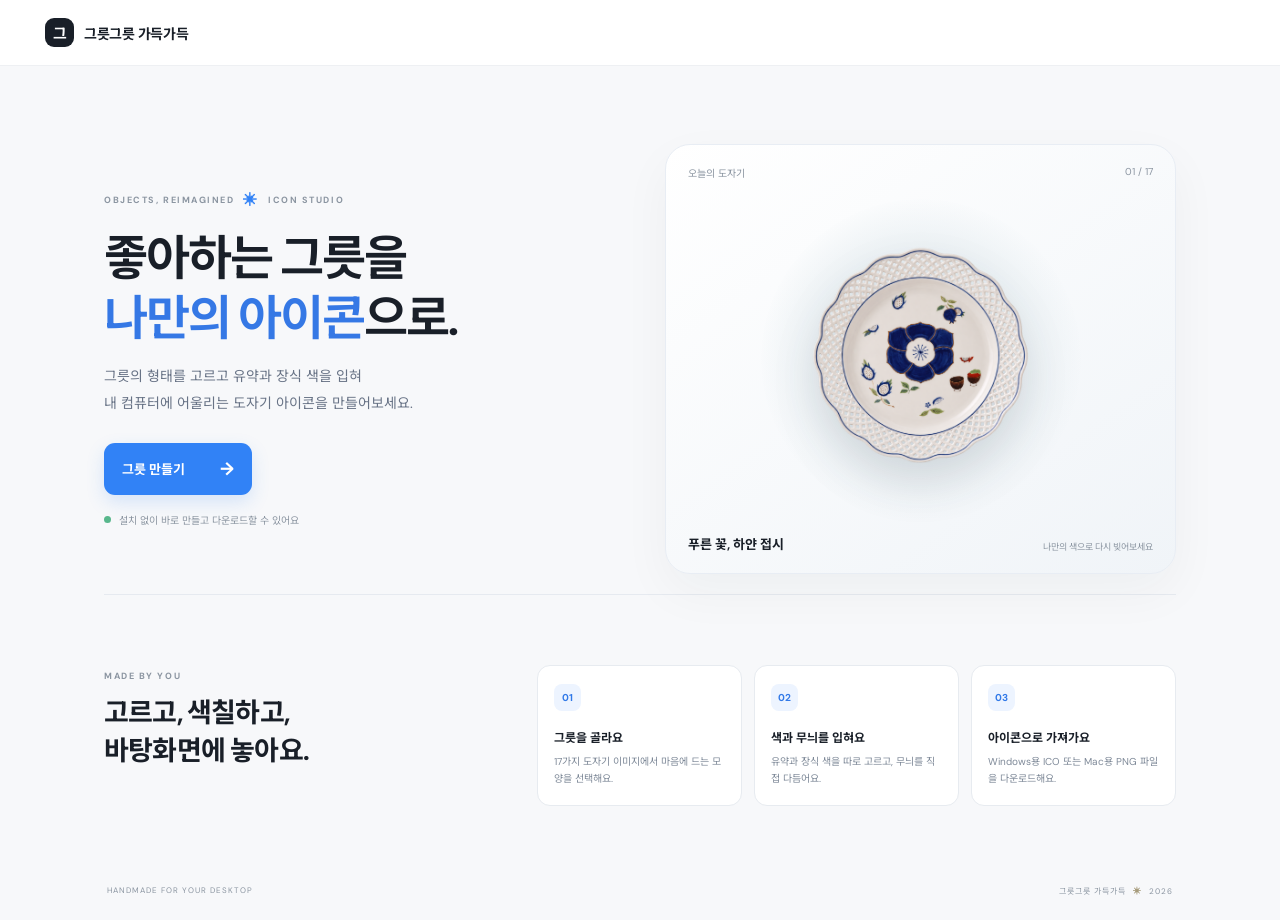
==== commit 9866d946: "Add files via upload" ====
--- a/index.html
+++ b/index.html
@@ -12,7 +12,7 @@
   <link rel="stylesheet" href="style.css" />
 </head>
 <body class="home-page">
-  <header class="topbar home-topbar"><a class="brand" href="index.html"><span class="brand-mark">그</span><span>그릇그릇 가득가득</span></a><a class="home-start-small" href="maker.html">그릇 만들기 <span>↗</span></a></header>
+  <header class="topbar home-topbar"><a class="brand" href="index.html"><span class="brand-mark">그</span><span>그릇그릇 가득가득</span></a></header>
   <main class="home-main">
     <section class="home-hero">
       <div class="home-copy">
